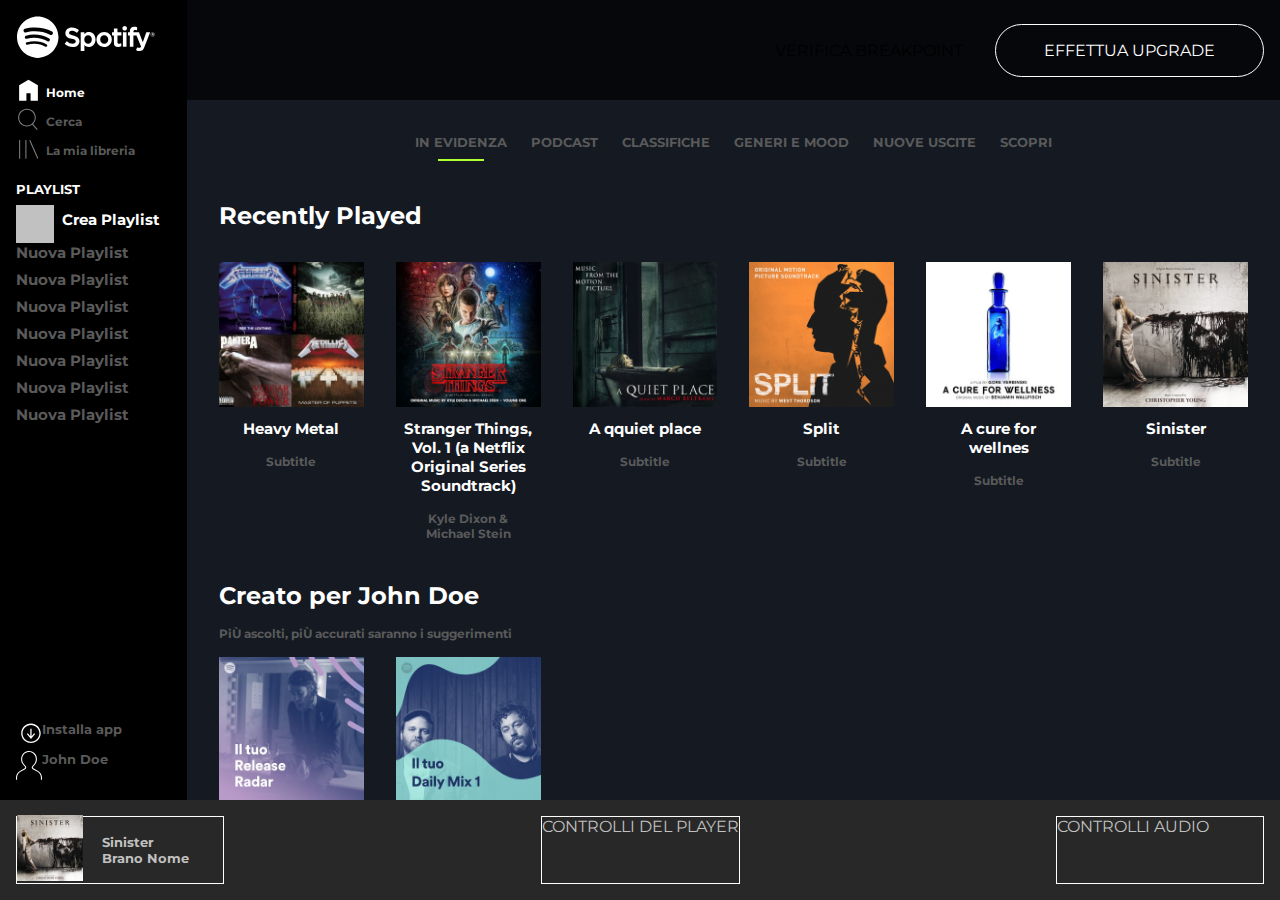
==== index.html @ e47af79e "SW - site_bar top/bottom - sistemata top" ====
<!DOCTYPE html>
<html lang="en">

<head>
    <meta charset="UTF-8">
    <meta http-equiv="X-UA-Compatible" content="IE=edge">
    <meta name="viewport" content="width=device-width, initial-scale=1.0">
    <link rel="preconnect" href="https://fonts.googleapis.com">
    <link rel="preconnect" href="https://fonts.gstatic.com" crossorigin>
    <link href="https://fonts.googleapis.com/css2?family=Montserrat:wght@300;400;600&display=swap" rel="stylesheet">
    <link rel="stylesheet" href="https://cdnjs.cloudflare.com/ajax/libs/font-awesome/6.2.0/css/all.min.css"
        integrity="sha512-xh6O/CkQoPOWDdYTDqeRdPCVd1SpvCA9XXcUnZS2FmJNp1coAFzvtCN9BmamE+4aHK8yyUHUSCcJHgXloTyT2A=="
        crossorigin="anonymous" referrerpolicy="no-referrer" />
    <title>Spotify Web</title>
    <link rel="stylesheet" href="./assets/css/style.css">
    <link rel="icon" type="image/x-ic" href="./assets/img/favicon.ico">
</head>

<body class="debug">
    <main class="container">
        <div class="top d_flex">
            <!-- #region site_bar -->
            <section class="site_bar col_2 d_flex">
                <div class="site_bar_top">
                    <div class="logo">
                        <img class="logo_lg" src="./assets/img/logo.svg" alt="">
                        <img class="logo_xs" src="./assets/img/logo-small.svg" alt="">
                    </div>
                    <div class="menu d_flex f_wrap">
                        <div class="col_2"><a href="#"><img src="./assets/img/home.svg" alt=""></a></div>
                        <div class="col_10">
                            <a href="#">
                                <h4 class="selected">Home</h4>
                            </a>
                        </div>
                        <div class="col_2 filter"><a href="#"><img src="./assets/img/search.svg" alt=""></a></div>
                        <div class="col_10 ">
                            <a href="#">
                                <h4>Cerca</h4>
                            </a>
                        </div>
                        <div class="col_2 filter"><a href="#"><img src="./assets/img/libreria.svg" alt=""></a></div>
                        <div class="col_10"><a href="#">
                                <h4>La mia libreria</h4>
                            </a></div>
                    </div>
                    <div class="playlist">
                        <h3 class="selected">PLAYLIST</h3>
                        <div class="add d_flex">
                            <a href="#" class="btn"><i class="fa-solid fa-plus"></i></a>
                            <span><a href="#"><h2 class="selected">Crea Playlist</h2></a></span>
                        </div>
                        <a href="#"><h2>Nuova Playlist</h2></a>
                        <a href="#"><h2>Nuova Playlist</h2></a>
                        <a href="#"><h2>Nuova Playlist</h2></a>
                        <a href="#"><h2>Nuova Playlist</h2></a>
                        <a href="#"><h2>Nuova Playlist</h2></a>
                        <a href="#"><h2>Nuova Playlist</h2></a>
                        <a href="#"><h2>Nuova Playlist</h2></a>
                    </div>
                </div>

                <div class="site_bar_bottom">
                    <div class="cta d_flex f_wrap">
                        <div class="col_2"><a href="#"><img src="./assets/img/download.svg" alt=""></a></div>
                        <div class="col_10"><a href="#">
                                <h3>Installa app</h3>
                            </a></div>
                        <div class="col_2"><a href="#"><img src="./assets/img/profile.svg" alt=""></a></div>
                        <div class="col_10"><a href="#">
                                <h3>John Doe</h3>
                            </a></div>
                    </div>
                </div>
            </section>
            <!-- #endregion site_bar -->

            <!-- #region content_bar -->
            <section class="content_bar col_10">
                <div class="upgrade d_flex">
                    <div id="verifica">VERIFICA BREAKPOINT</div>
                    <div><a class="btn_up" href="#">EFFETTUA UPGRADE</a></div>
                </div>
                <div class="album">
                    <ul class="inline_list d_flex f_wrap">
                        <li id="evidenza"><a href="#">IN EVIDENZA</a>
                            <div>
                        </li>
                        <li><a href="#">PODCAST</a></li>
                        <li><a href="#">CLASSIFICHE</a></li>
                        <li><a href="#">GENERI E MOOD</a></li>
                        <li><a href="#">NUOVE USCITE</a></li>
                        <li><a href="#">SCOPRI</a></li>
                    </ul>
                    <!-- #region album recenti-->
                    <div class="recently ">
                        <h1>Recently Played</h1>
                        <div class="list d_flex">
                            <div class="col_2">
                                <img src="./assets/img/metal_lifting.jpg" alt="">
                                <h2>Heavy Metal</h2>
                                <h4>Subtitle</h4>
                            </div class="col_2">
                            <div class="col_2">
                                <img src="./assets/img/stranger.jpeg" alt="">
                                <h2>Stranger Things, Vol. 1 (a Netflix Original Series Soundtrack)</h2>
                                <h4>Kyle Dixon & Michael Stein</h4>
                            </div class="col_2">
                            <div class="col_2">
                                <img src="./assets/img/aquietplace.jpeg" alt="">
                                <h2>A qquiet place</h2>
                                <h4>Subtitle</h4>
                            </div class="col_2">
                            <div class="col_2">
                                <img src="./assets/img/split.jpeg" alt="">
                                <h2>Split</h2>
                                <h4>Subtitle</h4>
                            </div class="col_2">
                            <div class="col_2">
                                <img src="./assets/img/cure.jpeg" alt="">
                                <h2>A cure for wellnes</h2>
                                <h4>Subtitle</h4>
                            </div class="col_2">
                            <div class="col_2">
                                <img src="./assets/img/sinister.jpeg" alt="">
                                <h2>Sinister</h2>
                                <h4>Subtitle</h4>
                            </div class="col_2">
                        </div>
                    </div>
                    <!-- #endregion album recenti-->

                    <!-- #region creato per te-->
                    <div class="created">
                        <h1>Creato per John Doe</h1>
                        <h4>Pi&#217; ascolti, pi&#217; accurati saranno i suggerimenti</h4>
                        <div class="list d_flex">
                            <div class="col_2">
                                <img src="./assets/img/radar.jpeg" alt="">
                                <h2>Release Radar</h2>
                            </div class="col_2">
                            <div class="col_2">
                                <img src="./assets/img/mixdaily.jpeg" alt="">
                                <h2>Daily Mix 1</h2>
                            </div class="col_2">
                        </div>
                    </div>
                    <!-- #endregion creato per te-->

                    <!-- #region popolari-->
                    <div class="popular">
                        <h1>Artisti pi&#217; popolari</h1>
                        <h4>Pi&#217; ascolti, pi&#217; accurati saranno i suggerimenti</h4>
                        <div class="list d_flex">
                            <div class="col_2">
                                <img src="./assets/img/youg.jpeg" alt="">
                                <h2>lana del Rey</h2>
                            </div class="col_2">
                            <div class="col_2">
                                <img src="./assets/img/einaudi.jpeg" alt="">
                                <h2>Ludovico Einaudi</h2>
                            </div class="col_2">
                        </div>
                    </div>
                    <!-- #endregion popolari-->
                </div>
            </section>
            <!-- #endregion content_bar -->
        </div>
        <div class="bottom">
            <!-- #region player_bar -->
            <section class="player_bar d_flex">
                <div class="song col_2 d_flex">
                    <div>
                        <img src="./assets/img/sinister.jpeg" alt="">
                    </div>
                    <div class="center">
                        <h3>Sinister</h3>
                        <h3>Brano Nome</h3>
                    </div>
                    <div>
                        <a href="#"><i class="fa-regular fa-heart"></i></a>
                        <a href="#"><i class="fa-regular fa-folder"></i></a>
                    </div>

                </div>
                <div class="controller col_8">CONTROLLI DEL PLAYER</div>
                <div class="audio col_2">CONTROLLI AUDIO</div>
            </section>
            <!-- #endregion player_bar -->
        </div>
    </main>
</body>

</html>
---- assets/css/style.css ----
/****************************************
DESKTOP (LG) FIRST
****************************************/

/* #region common rules */
* {
    margin: 0;
    padding: 0;
    box-sizing: border-box;
}

body {
    font-family: 'Montserrat', sans-serif;
}

img {
    max-width: 100%;
    margin: auto;
}

h1 {
    font-size: 24px;
}

h2 {
    font-size: 15px;
}

h3 {
    font-size: 13px;
}

h4 {
    font-size: 12px;
}

a,
li {
    text-decoration: none;
    color: var(--sw-secondary);
}

/* #endregion common rules */

/* #region utilities */
:root {
    --sw-darker: #000000;
    --sw-dark: #282828;
    --sw-primary: #141922;
    --sw-secondary: #5A5A5A;
    --sw-secondary-lite: #C1C1C1;
    --sw-secondary-lighter: #A3A3A3;
    --sw-light: #FFFFFF;
    --sw-hope: #ADFF2F;

}

.d_flex {
    display: flex;
}

.f_wrap {
    flex-wrap: wrap;
}

.d_column {
    flex-direction: column;
}

.col_2 {
    width: calc(100% / 12 * 2);
}

.col_10 {
    width: calc(100% / 12 * 10);
}

 .filter{
    filter: brightness(0.5);
 }

/* #endregion utilities */

/* #region debug */
.debug .song,
.debug .controller,
.debug .audio {
    border: 1px solid white;
}

.debug #verifica {
    margin-right: 2rem;
}

/* #endregion debug */

/* #region main */
.container {
    height: 100vh;
}

.top {
    height: calc(100% - 100px);
}

.bottom {
    height: 100px;
    background-color: var(--sw-dark);
}

.site_bar,
.bottom,
.album,
.upgrade {
    padding: 1rem;
}

/* #endregion main */

/* #region site_bar */
.site_bar {
    background-color: var(--sw-darker);
    flex-direction: column;
    justify-content: space-between;
    color: var(--sw-secondary);
}

.site_bar .selected {
    color: var(--sw-light);
}

.site_bar_top .logo_lg {
    width: 140px;
    padding-bottom: 1rem;
}

.site_bar_top .logo_xs {
    width: 50px;
    padding-bottom: 1rem;
    display: none;
}

.site_bar_top .menu img{
    width: 25px;
}

.site_bar_top .menu {
    align-items: center;
    padding-bottom: 1rem;
}

.site_bar_top .menu h4 {
    margin-left: 0.25rem;
}

.site_bar_top .add{
    align-items: center;
}

.site_bar_top .playlist .btn{
    width: 38px;
    aspect-ratio: 1 / 1;
    display: flex;
    align-items: center;
    justify-content: center;
    background-color: var(--sw-secondary-lite);
    margin-right: 0.5rem;
}

.site_bar_top i{
    color: var(--sw-darker);
}

.site_bar_top .playlist h2{
    padding-bottom: 0.5rem;
}

.site_bar_top .playlist h3{
    padding-bottom: 0.5rem;
}

/* #endregion site_bar */

/* #region content_bar */
.content_bar {
    background-color: var(--sw-primary);
    overflow: auto;
    width: 100%;
}

.content_bar .upgrade {
    background-color: rgba(0, 0, 0, 0.7);
    height: 100px;
    justify-content: flex-end;
    align-items: center;
    /*     position: fixed;
    right: 20px;
    top: 0; */
}

.content_bar .upgrade .btn_up {
    display: inline-block;
    border: 1px solid var(--sw-light);
    color: white;
    border-radius: 2rem;
    padding: 1rem 3rem;
}

.content_bar .album [class^="col_"] {
    padding: 1rem;
}

.content_bar .album ul {
    justify-content: center;
}

.content_bar .album li {
    list-style: none;
    padding: 1rem 0.75rem;
}

.content_bar .album a {
    font-size: 13px;
    font-weight: bold;
    color: var(--sw-secondary);
}

.content_bar #evidenza div {
    max-width: 50%;
    background-color: var(--sw-hope);
    border: 1px solid var(--sw-hope);
    margin: 0.5rem 25%;
}

.content_bar h1 {
    padding: 1rem;
}

.content_bar h4 {
    padding: 0 1rem;
    color: var(--sw-secondary);
}

.content_bar h1,
.content_bar h2 {
    color: var(--sw-light);
}

.content_bar .list h4,
.content_bar .list h2 {
    text-align: center;
    padding: 0.5rem;
}

.content_bar .popular img {
    border-radius: 50%;
}

/* #endregion content_bar */

/* #region player_bar */
.player_bar {
    justify-content: space-between;
    height: 100%;
    color: var(--sw-secondary-lite);
}

.player_bar img {
    height: 66px;
}

.player_bar .song {
    justify-content: space-between;
    padding-right: 1rem;
    align-items: center;
}



/* #endregion player_bar */

/****************************************
RESPONSIVE LAYOUT
****************************************/

/* #region responsive MD */
@media screen and (max-width: 878px) {
    #verifica {
        color: red;
    }

    .list {
        flex-wrap: wrap;
    }

    .album .col_2 {
        width: calc(100% / 12 * 3);
    }
}

/* #endregion responsive MD */

/* #region responsive S */
@media screen and (max-width: 639px) {
    #verifica {
        color: green;
    }

    .album .col_2 {
        width: 50%;
    }
}

/* #endregion responsive S */

/* #region responsive XS */
@media screen and (max-width: 552px) {
    #verifica {
        color: yellow;
    }

    .site_bar {
        display: none;
    }

    .site_bar_xs {
        display: block;
        width: calc(100% / 12 *2);
        background-color: var(--sw-darker);
    }

    .player_bar h3{
        font-size: 10px;
    }

    .player_bar i{
        width: 10px;
    }

    .player_bar img{
        height: 100%;
    }
}

/* #endregion responsive XS */
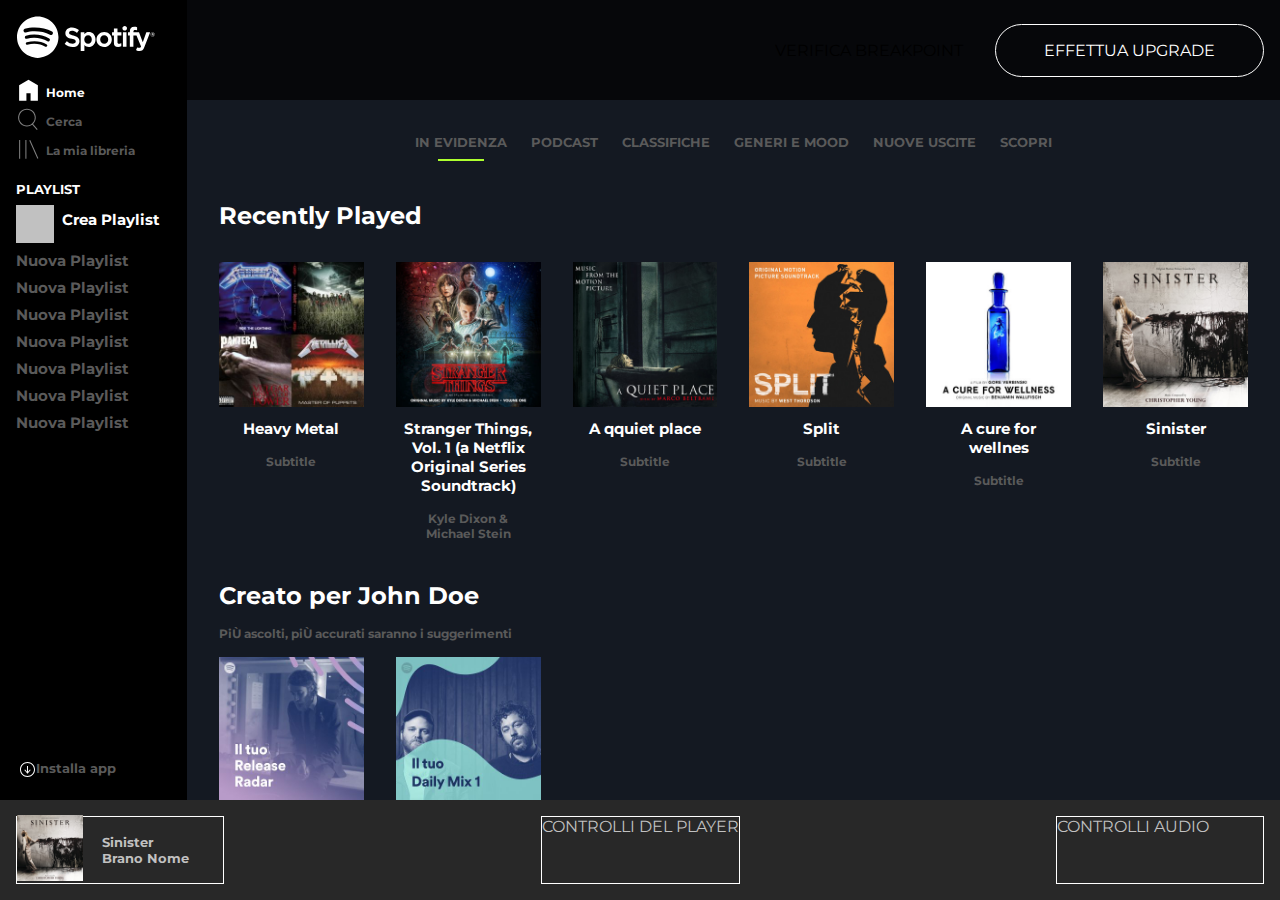
==== commit 922fbed5: "SW - push per controllo" ====
--- a/index.html
+++ b/index.html
@@ -59,9 +59,18 @@
                         <a href="#"><h2>Nuova Playlist</h2></a>
                     </div>
                 </div>
-
+                <!-- / site_bar_top -->
                 <div class="site_bar_bottom">
-                    <div class="cta d_flex f_wrap">
+                    <div class="install d_flex">
+                        <a href="#"><img src="./assets/img/download.svg" alt=""></a>
+                        <a href="#"><h3>Installa app</h3></a>
+                    </div>
+                    <div class="user">
+
+                    </div>
+
+
+                   <!--  <div class="cta d_flex f_wrap">
                         <div class="col_2"><a href="#"><img src="./assets/img/download.svg" alt=""></a></div>
                         <div class="col_10"><a href="#">
                                 <h3>Installa app</h3>
@@ -70,8 +79,9 @@
                         <div class="col_10"><a href="#">
                                 <h3>John Doe</h3>
                             </a></div>
-                    </div>
-                </div>
+                    </div> -->
+                </div>
+                <!-- / site_bar_top -->
             </section>
             <!-- #endregion site_bar -->
 
--- a/assets/css/style.css
+++ b/assets/css/style.css
@@ -149,12 +149,9 @@
     padding-bottom: 1rem;
 }
 
-.site_bar_top .menu h4 {
-    margin-left: 0.25rem;
-}
-
 .site_bar_top .add{
     align-items: center;
+    padding-bottom: 0.5rem;
 }
 
 .site_bar_top .playlist .btn{
@@ -177,6 +174,14 @@
 
 .site_bar_top .playlist h3{
     padding-bottom: 0.5rem;
+}
+
+.site_bar_top .menu h4 {
+    margin-left: 0.25rem;
+}
+
+.site_bar_bottom img{
+    width: 20px;
 }
 
 /* #endregion site_bar */
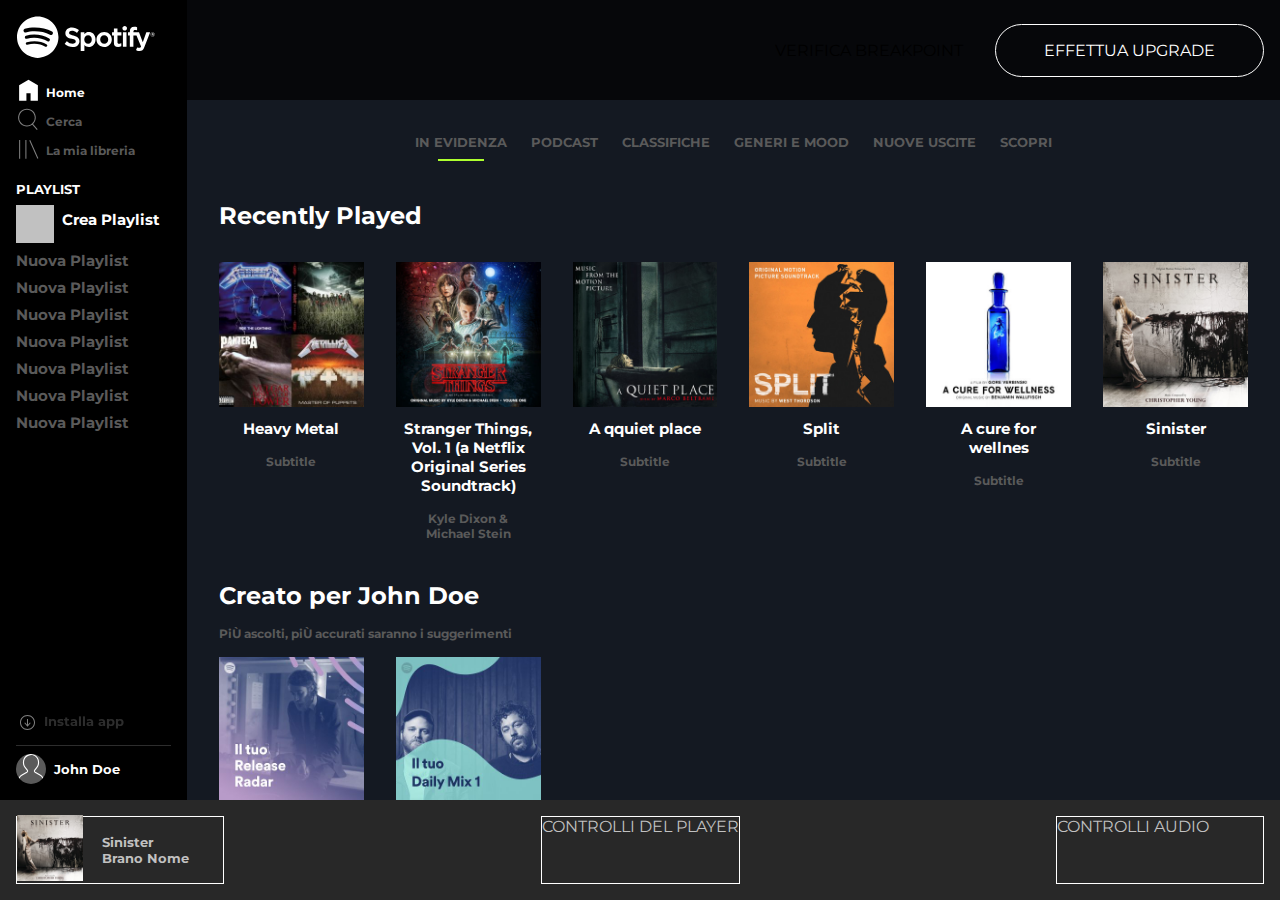
==== commit e376373f: "SW - site_bar_bottom desktop" ====
--- a/index.html
+++ b/index.html
@@ -61,25 +61,14 @@
                 </div>
                 <!-- / site_bar_top -->
                 <div class="site_bar_bottom">
-                    <div class="install d_flex">
+                    <div class="install d_flex filter">
                         <a href="#"><img src="./assets/img/download.svg" alt=""></a>
                         <a href="#"><h3>Installa app</h3></a>
                     </div>
-                    <div class="user">
-
+                    <div class="user d_flex">
+                        <a href="#"><img src="./assets/img/profile.svg" alt=""></a>
+                        <a href="#"><h3 class="selected">John Doe</h3></a>
                     </div>
-
-
-                   <!--  <div class="cta d_flex f_wrap">
-                        <div class="col_2"><a href="#"><img src="./assets/img/download.svg" alt=""></a></div>
-                        <div class="col_10"><a href="#">
-                                <h3>Installa app</h3>
-                            </a></div>
-                        <div class="col_2"><a href="#"><img src="./assets/img/profile.svg" alt=""></a></div>
-                        <div class="col_10"><a href="#">
-                                <h3>John Doe</h3>
-                            </a></div>
-                    </div> -->
                 </div>
                 <!-- / site_bar_top -->
             </section>
--- a/assets/css/style.css
+++ b/assets/css/style.css
@@ -182,8 +182,28 @@
 
 .site_bar_bottom img{
     width: 20px;
-}
-
+    margin-right: 0.5rem;
+}
+
+.site_bar_bottom .install{
+    padding-bottom: 0.5rem;
+    border-bottom: 1px solid var(--sw-secondary);
+}
+
+.site_bar_bottom .user{
+    padding-top: 0.5rem;
+    align-items: center;
+}
+
+.site_bar_bottom .user img{
+    width: 30px;
+    aspect-ratio: 1 / 1;
+    display: flex;
+    align-items: center;
+    justify-content: center;
+    background-color: var(--sw-secondary);
+    border-radius: 50%;
+}
 /* #endregion site_bar */
 
 /* #region content_bar */
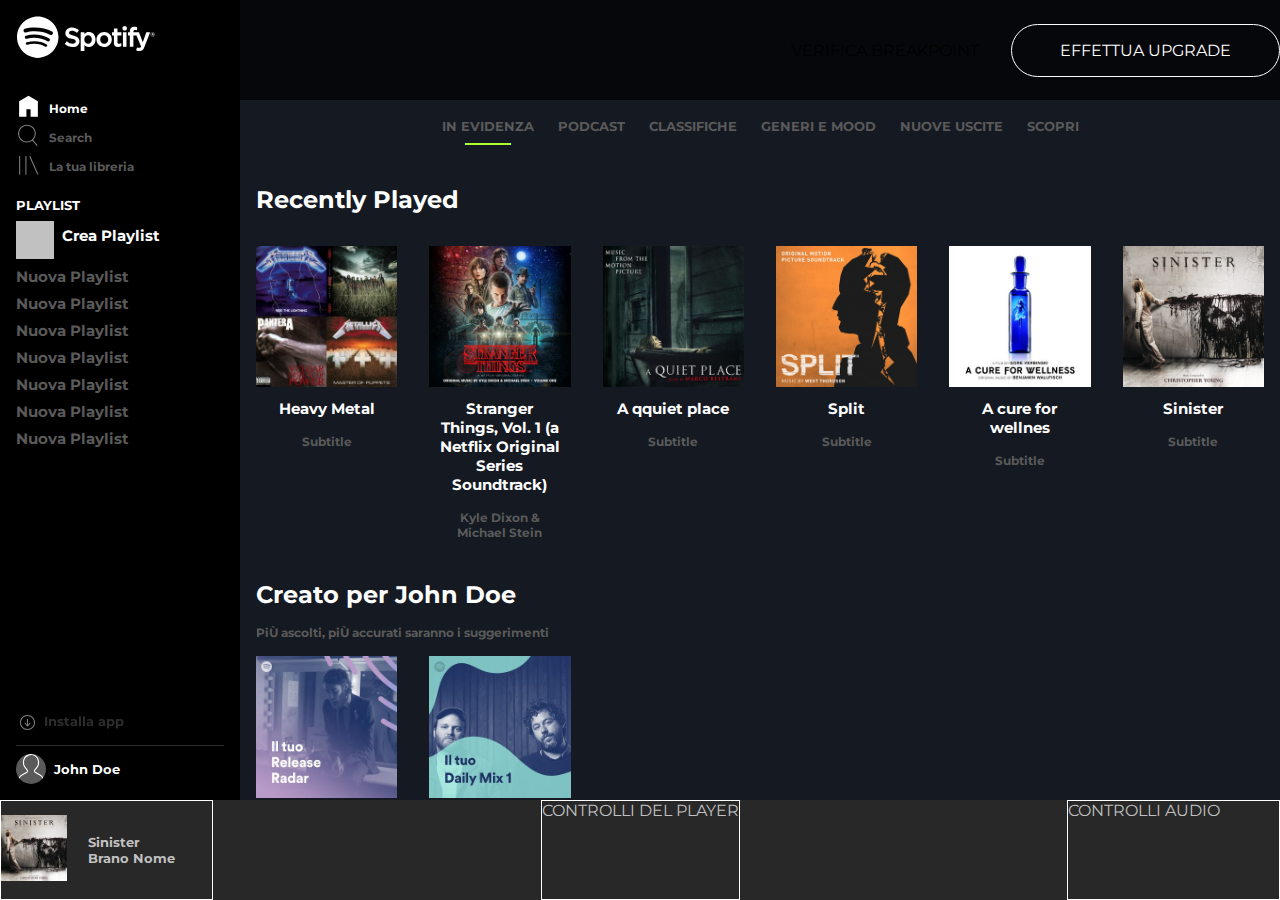
==== commit b1e25272: "SW - width fisse site_bar/content - ul in site_bar" ====
--- a/index.html
+++ b/index.html
@@ -20,30 +20,29 @@
     <main class="container">
         <div class="top d_flex">
             <!-- #region site_bar -->
-            <section class="site_bar col_2 d_flex">
+            <section class="site_bar d_flex">
                 <div class="site_bar_top">
                     <div class="logo">
                         <img class="logo_lg" src="./assets/img/logo.svg" alt="">
                         <img class="logo_xs" src="./assets/img/logo-small.svg" alt="">
                     </div>
-                    <div class="menu d_flex f_wrap">
-                        <div class="col_2"><a href="#"><img src="./assets/img/home.svg" alt=""></a></div>
-                        <div class="col_10">
-                            <a href="#">
-                                <h4 class="selected">Home</h4>
-                            </a>
-                        </div>
-                        <div class="col_2 filter"><a href="#"><img src="./assets/img/search.svg" alt=""></a></div>
-                        <div class="col_10 ">
-                            <a href="#">
-                                <h4>Cerca</h4>
-                            </a>
-                        </div>
-                        <div class="col_2 filter"><a href="#"><img src="./assets/img/libreria.svg" alt=""></a></div>
-                        <div class="col_10"><a href="#">
-                                <h4>La mia libreria</h4>
-                            </a></div>
+                    <div class="menu d_flex">
+                        <ul>
+                            <li class="d_flex">
+                                <a href="#"><img src="./assets/img/home.svg" alt=""></a>
+                                <a class="selected" href="#"><h4>Home</h4></a>
+                            </li>
+                            <li class="d_flex">
+                                <a class="filter" href="#"><img src="./assets/img/search.svg" alt=""></a>
+                                <a href="#"><h4>Search</h4></a>
+                            </li>
+                            <li class="d_flex">
+                                <a class="filter" href="#"><img src="./assets/img/libreria.svg" alt=""></a>
+                                <a href="#"><h4>La tua libreria</h4></a>
+                            </li>
+                        </ul>
                     </div>
+
                     <div class="playlist">
                         <h3 class="selected">PLAYLIST</h3>
                         <div class="add d_flex">
@@ -70,12 +69,12 @@
                         <a href="#"><h3 class="selected">John Doe</h3></a>
                     </div>
                 </div>
-                <!-- / site_bar_top -->
+                <!-- / site_bar_bottomp -->
             </section>
             <!-- #endregion site_bar -->
 
             <!-- #region content_bar -->
-            <section class="content_bar col_10">
+            <section class="content_bar">
                 <div class="upgrade d_flex">
                     <div id="verifica">VERIFICA BREAKPOINT</div>
                     <div><a class="btn_up" href="#">EFFETTUA UPGRADE</a></div>
--- a/assets/css/style.css
+++ b/assets/css/style.css
@@ -75,9 +75,9 @@
     width: calc(100% / 12 * 10);
 }
 
- .filter{
+.filter {
     filter: brightness(0.5);
- }
+}
 
 /* #endregion utilities */
 
@@ -108,21 +108,17 @@
     background-color: var(--sw-dark);
 }
 
-.site_bar,
-.bottom,
-.album,
-.upgrade {
-    padding: 1rem;
-}
-
 /* #endregion main */
 
 /* #region site_bar */
 .site_bar {
     background-color: var(--sw-darker);
     flex-direction: column;
+    color: var(--sw-secondary);
+    overflow-y: hidden;
+    width: 240px;
+    padding: 1rem;
     justify-content: space-between;
-    color: var(--sw-secondary);
 }
 
 .site_bar .selected {
@@ -135,26 +131,34 @@
 }
 
 .site_bar_top .logo_xs {
-    width: 50px;
+    width: 40px;
     padding-bottom: 1rem;
     display: none;
 }
 
-.site_bar_top .menu img{
+.site_bar_top .menu{
+    padding: 1rem 0;
+}
+
+.site_bar_top .menu li{
+    list-style: none;
+    align-items: center;
+}
+
+.site_bar_top .menu a{
+    margin-right: 0.5rem;
+}
+
+.site_bar_top .menu img {
     width: 25px;
 }
 
-.site_bar_top .menu {
-    align-items: center;
-    padding-bottom: 1rem;
-}
-
-.site_bar_top .add{
+.site_bar_top .playlist .add {
     align-items: center;
     padding-bottom: 0.5rem;
 }
 
-.site_bar_top .playlist .btn{
+.site_bar_top .playlist .btn {
     width: 38px;
     aspect-ratio: 1 / 1;
     display: flex;
@@ -164,38 +168,30 @@
     margin-right: 0.5rem;
 }
 
-.site_bar_top i{
-    color: var(--sw-darker);
-}
-
-.site_bar_top .playlist h2{
+.site_bar_top .playlist h2 {
     padding-bottom: 0.5rem;
 }
 
-.site_bar_top .playlist h3{
+.site_bar_top .playlist h3 {
     padding-bottom: 0.5rem;
 }
 
-.site_bar_top .menu h4 {
-    margin-left: 0.25rem;
-}
-
-.site_bar_bottom img{
+.site_bar_bottom img {
     width: 20px;
     margin-right: 0.5rem;
 }
 
-.site_bar_bottom .install{
+.site_bar_bottom .install {
     padding-bottom: 0.5rem;
     border-bottom: 1px solid var(--sw-secondary);
 }
 
-.site_bar_bottom .user{
+.site_bar_bottom .user {
     padding-top: 0.5rem;
     align-items: center;
 }
 
-.site_bar_bottom .user img{
+.site_bar_bottom .user img {
     width: 30px;
     aspect-ratio: 1 / 1;
     display: flex;
@@ -204,13 +200,14 @@
     background-color: var(--sw-secondary);
     border-radius: 50%;
 }
+
 /* #endregion site_bar */
 
 /* #region content_bar */
 .content_bar {
     background-color: var(--sw-primary);
     overflow: auto;
-    width: 100%;
+    width: calc(100% - 240px);
 }
 
 .content_bar .upgrade {
@@ -344,27 +341,37 @@
         color: yellow;
     }
 
-    .site_bar {
+    .site_bar{
+        width: 50px;
+    }
+
+    .site_bar_top .logo_lg,
+    .site_bar_top h4,
+    .site_bar_top .playlist {
         display: none;
     }
 
-    .site_bar_xs {
-        display: block;
-        width: calc(100% / 12 *2);
-        background-color: var(--sw-darker);
-    }
-
-    .player_bar h3{
+    .site_bar_top .logo_xs {
+        display: inline-block;
+    }
+
+    .content_bar {
+        width: calc(100% - 50px);
+    }
+
+
+
+/*     .player_bar h3 {
         font-size: 10px;
     }
 
-    .player_bar i{
+    .player_bar i {
         width: 10px;
     }
 
-    .player_bar img{
+    .player_bar img {
         height: 100%;
-    }
+    } */
 }
 
 /* #endregion responsive XS */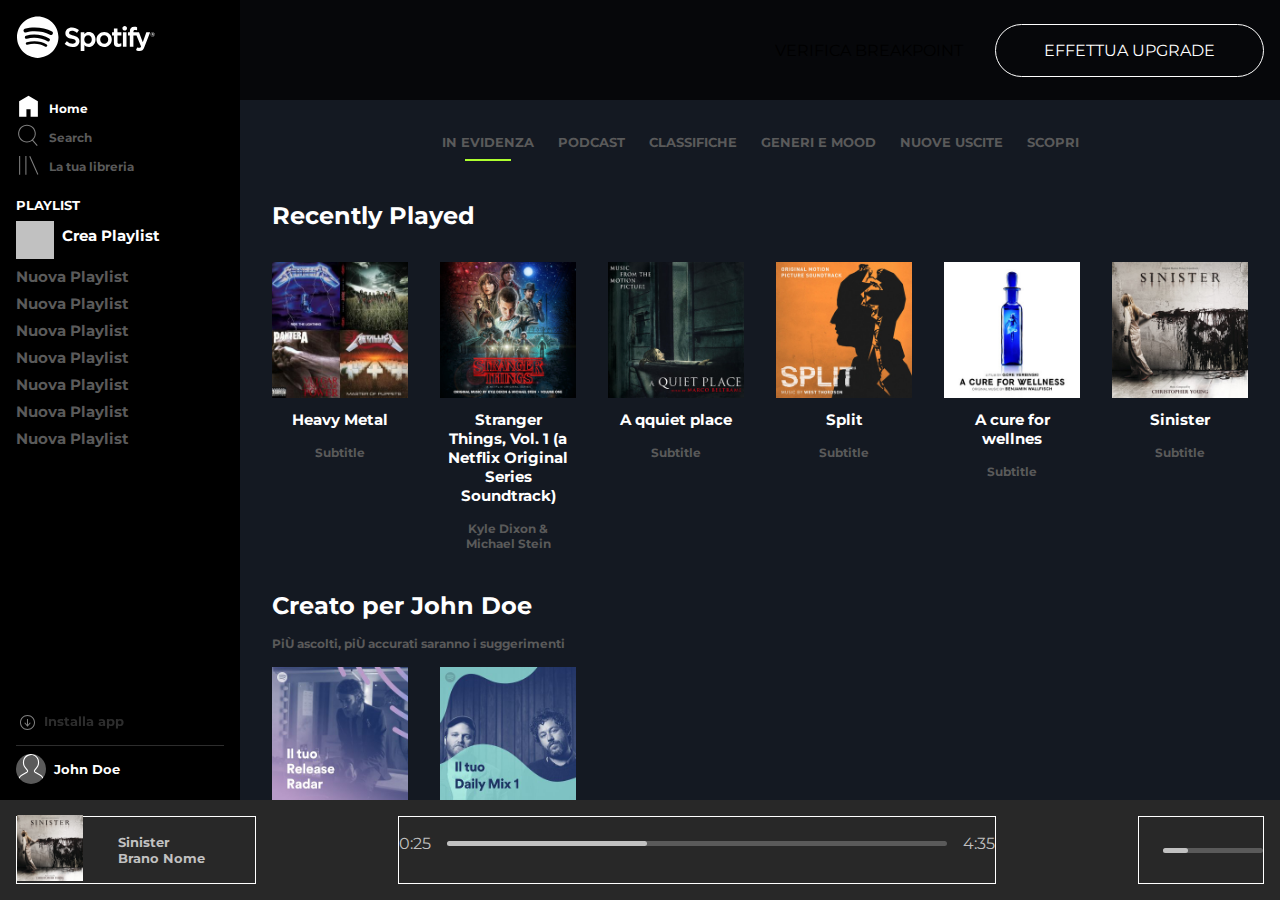
==== commit 6b106c1f: "SW - player_bar desktop size" ====
--- a/index.html
+++ b/index.html
@@ -168,7 +168,7 @@
         <div class="bottom">
             <!-- #region player_bar -->
             <section class="player_bar d_flex">
-                <div class="song col_2 d_flex">
+                <div class="song d_flex">
                     <div>
                         <img src="./assets/img/sinister.jpeg" alt="">
                     </div>
@@ -182,8 +182,29 @@
                     </div>
 
                 </div>
-                <div class="controller col_8">CONTROLLI DEL PLAYER</div>
-                <div class="audio col_2">CONTROLLI AUDIO</div>
+                    <div class="controller">
+                    <div class="btn_controller d_flex">
+                        <a href="#"><i class="fa-regular fa-circle-play"></i></a>
+                        <a href="#"><i class="fa-regular fa-circle-play"></i></a>
+                        <a href="#"><i class="fa-regular fa-circle-play"></i></a>
+                        <a href="#"><i class="fa-regular fa-circle-play"></i></a>
+                        <a href="#"><i class="fa-regular fa-circle-play"></i></a>
+                    </div>
+                    <div class="progress_bar d_flex">
+                        <span>0:25</span>
+                        <div class="long"><div class="short"></div></div>                    
+                        <span>4:35</span>
+                    </div>
+                </div>
+                <div class="audio d_flex">
+                    <a href="#"><i class="fa-regular fa-circle-play"></i></a>
+                    <a href="#"><i class="fa-regular fa-circle-play"></i></a>
+                    <a href="#"><i class="fa-regular fa-circle-play"></i></a>
+                    <div class="progress_bar d_flex">
+                        <div class="long"><div class="short"></div></div>
+                    </div>
+
+                </div>
             </section>
             <!-- #endregion player_bar -->
         </div>
--- a/assets/css/style.css
+++ b/assets/css/style.css
@@ -108,6 +108,12 @@
     background-color: var(--sw-dark);
 }
 
+.upgrade,
+.album,
+.player_bar {
+    padding: 1rem;
+}
+
 /* #endregion main */
 
 /* #region site_bar */
@@ -136,16 +142,16 @@
     display: none;
 }
 
-.site_bar_top .menu{
+.site_bar_top .menu {
     padding: 1rem 0;
 }
 
-.site_bar_top .menu li{
+.site_bar_top .menu li {
     list-style: none;
     align-items: center;
 }
 
-.site_bar_top .menu a{
+.site_bar_top .menu a {
     margin-right: 0.5rem;
 }
 
@@ -287,17 +293,71 @@
     color: var(--sw-secondary-lite);
 }
 
-.player_bar img {
+.player_bar .song {
+    justify-content: space-between;
+    width: 240px;
+}
+
+.player_bar .song {
+    justify-content: space-between;
+    padding-right: 1rem;
+    align-items: center;
+}
+
+.player_bar .song img {
     height: 66px;
 }
 
-.player_bar .song {
-    justify-content: space-between;
-    padding-right: 1rem;
-    align-items: center;
-}
-
-
+/* .player_bar .controller{
+    flex-grow: 1;
+} */
+
+.player_bar .btn_controller{
+    justify-content: space-between;
+    margin: 0.25rem 0;
+}
+
+.player_bar .progress_bar{
+    align-items: center;
+}
+
+.player_bar .controller .progress_bar .long{
+    height: 5px;
+    width: 500px;
+    background-color: var(--sw-secondary);
+    border-radius: 5px;
+    margin: 1rem;
+}
+
+.player_bar .progress_bar .short{
+    height: 5px;
+    width: 200px;
+    background-color: var(--sw-secondary-lite);
+    border-radius: 5px;
+}
+
+.player_bar .audio{
+    align-items: center;
+    justify-content: space-between;
+}
+
+.player_bar .audio a{
+    margin-right: 0.5rem;
+}
+
+.player_bar .audio .progress_bar .long{
+    height: 5px;
+    width: 100px;
+    background-color: var(--sw-secondary);
+    border-radius: 5px;
+}
+
+.player_bar .audio .progress_bar .short{
+    height: 5px;
+    width: 25px;
+    background-color: var(--sw-secondary-lite);
+    border-radius: 5px;
+}
 
 /* #endregion player_bar */
 
@@ -318,6 +378,7 @@
     .album .col_2 {
         width: calc(100% / 12 * 3);
     }
+
 }
 
 /* #endregion responsive MD */
@@ -331,6 +392,7 @@
     .album .col_2 {
         width: 50%;
     }
+
 }
 
 /* #endregion responsive S */
@@ -341,13 +403,18 @@
         color: yellow;
     }
 
-    .site_bar{
+    .site_bar {
         width: 50px;
     }
 
+    .content_bar {
+        width: calc(100% - 50px);
+    }
+
     .site_bar_top .logo_lg,
-    .site_bar_top h4,
-    .site_bar_top .playlist {
+    .site_bar_top .menu h4,
+    .site_bar_top .playlist,
+    .site_bar_bottom {
         display: none;
     }
 
@@ -355,23 +422,14 @@
         display: inline-block;
     }
 
-    .content_bar {
-        width: calc(100% - 50px);
-    }
-
-
-
-/*     .player_bar h3 {
-        font-size: 10px;
-    }
-
-    .player_bar i {
-        width: 10px;
-    }
-
-    .player_bar img {
-        height: 100%;
-    } */
+    .site_bar {
+        padding: 0.3rem;
+    }
+
+    .site_bar_top .menu {
+        padding: 0;
+    }
+
 }
 
 /* #endregion responsive XS */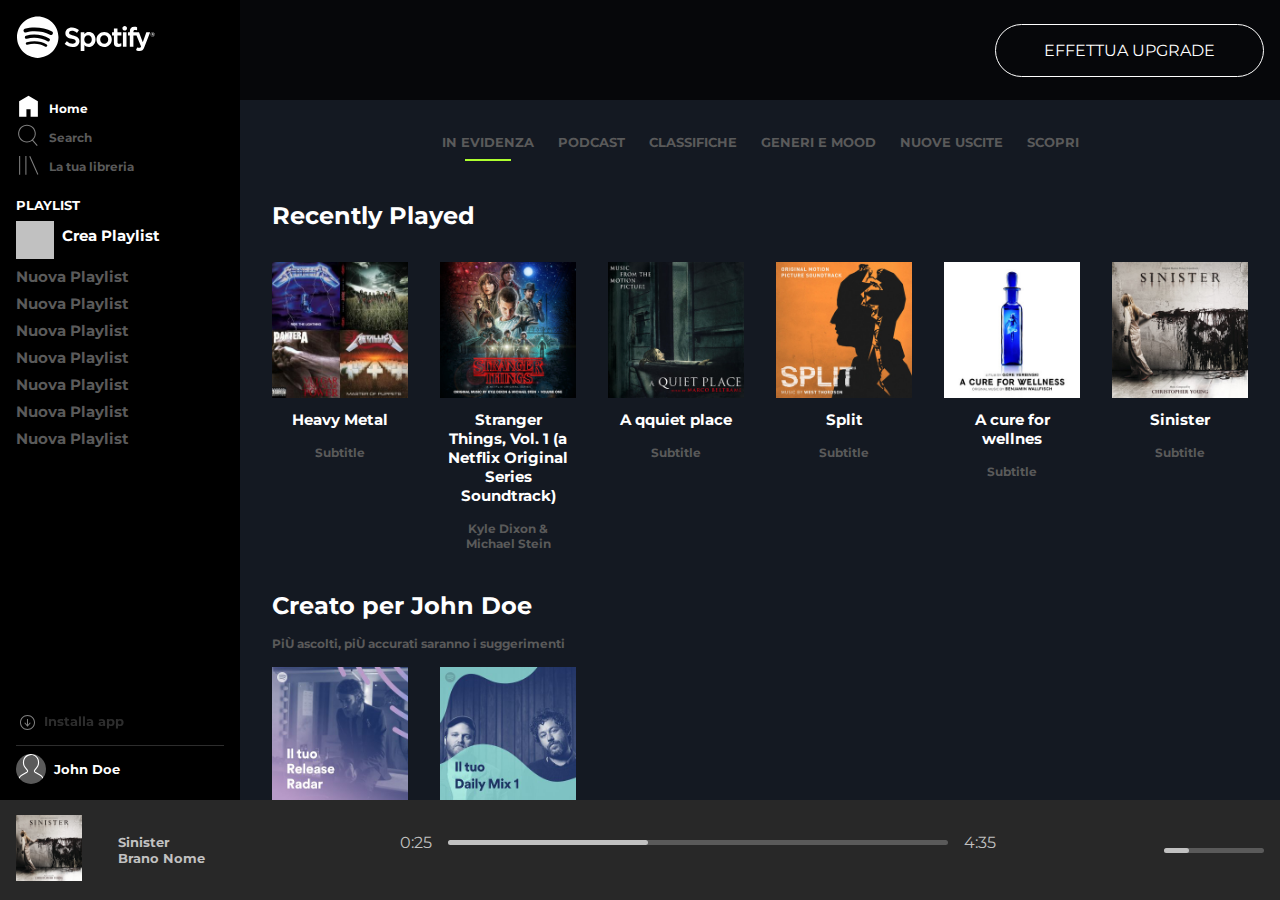
==== commit 736af09f: "SW - player_bar all size" ====
--- a/index.html
+++ b/index.html
@@ -76,7 +76,6 @@
             <!-- #region content_bar -->
             <section class="content_bar">
                 <div class="upgrade d_flex">
-                    <div id="verifica">VERIFICA BREAKPOINT</div>
                     <div><a class="btn_up" href="#">EFFETTUA UPGRADE</a></div>
                 </div>
                 <div class="album">
--- a/assets/css/style.css
+++ b/assets/css/style.css
@@ -82,15 +82,6 @@
 /* #endregion utilities */
 
 /* #region debug */
-.debug .song,
-.debug .controller,
-.debug .audio {
-    border: 1px solid white;
-}
-
-.debug #verifica {
-    margin-right: 2rem;
-}
 
 /* #endregion debug */
 
@@ -308,10 +299,6 @@
     height: 66px;
 }
 
-/* .player_bar .controller{
-    flex-grow: 1;
-} */
-
 .player_bar .btn_controller{
     justify-content: space-between;
     margin: 0.25rem 0;
@@ -329,7 +316,7 @@
     margin: 1rem;
 }
 
-.player_bar .progress_bar .short{
+.player_bar .controller .progress_bar .short{
     height: 5px;
     width: 200px;
     background-color: var(--sw-secondary-lite);
@@ -367,10 +354,6 @@
 
 /* #region responsive MD */
 @media screen and (max-width: 878px) {
-    #verifica {
-        color: red;
-    }
-
     .list {
         flex-wrap: wrap;
     }
@@ -379,30 +362,88 @@
         width: calc(100% / 12 * 3);
     }
 
+    .player_bar .controller .progress_bar .long{
+        height: 5px;
+        width: 200px;
+        background-color: var(--sw-secondary);
+        border-radius: 5px;
+        margin: 1rem;
+    }
+    
+    .player_bar .controller .progress_bar .short{
+        height: 5px;
+        width: 80px;
+        background-color: var(--sw-secondary-lite);
+        border-radius: 5px;
+    }
+
+    .player_bar .audio a{
+        margin-right: 0.25rem;
+    }
+    
+    .player_bar .audio .progress_bar .long{
+        height: 5px;
+        width: 50px;
+        background-color: var(--sw-secondary);
+        border-radius: 5px;
+    }
+    
+    .player_bar .audio .progress_bar .short{
+        height: 5px;
+        width: 13px;
+        background-color: var(--sw-secondary-lite);
+        border-radius: 5px;
+    }
+
 }
 
 /* #endregion responsive MD */
 
 /* #region responsive S */
 @media screen and (max-width: 639px) {
-    #verifica {
-        color: green;
-    }
-
     .album .col_2 {
         width: 50%;
     }
 
+    .player_bar .controller .progress_bar .long{
+        height: 5px;
+        width: 150px;
+        background-color: var(--sw-secondary);
+        border-radius: 5px;
+        margin: 1rem;
+    }
+    
+    .player_bar .controller .progress_bar .short{
+        height: 5px;
+        width: 60px;
+        background-color: var(--sw-secondary-lite);
+        border-radius: 5px;
+    }
+
+    .player_bar .audio a{
+        margin-right: 0.25rem;
+    }
+    
+    .player_bar .audio .progress_bar .long{
+        height: 5px;
+        width: 40px;
+        background-color: var(--sw-secondary);
+        border-radius: 5px;
+    }
+    
+    .player_bar .audio .progress_bar .short{
+        height: 5px;
+        width: 10px;
+        background-color: var(--sw-secondary-lite);
+        border-radius: 5px;
+    }
+
 }
 
 /* #endregion responsive S */
 
 /* #region responsive XS */
 @media screen and (max-width: 552px) {
-    #verifica {
-        color: yellow;
-    }
-
     .site_bar {
         width: 50px;
     }
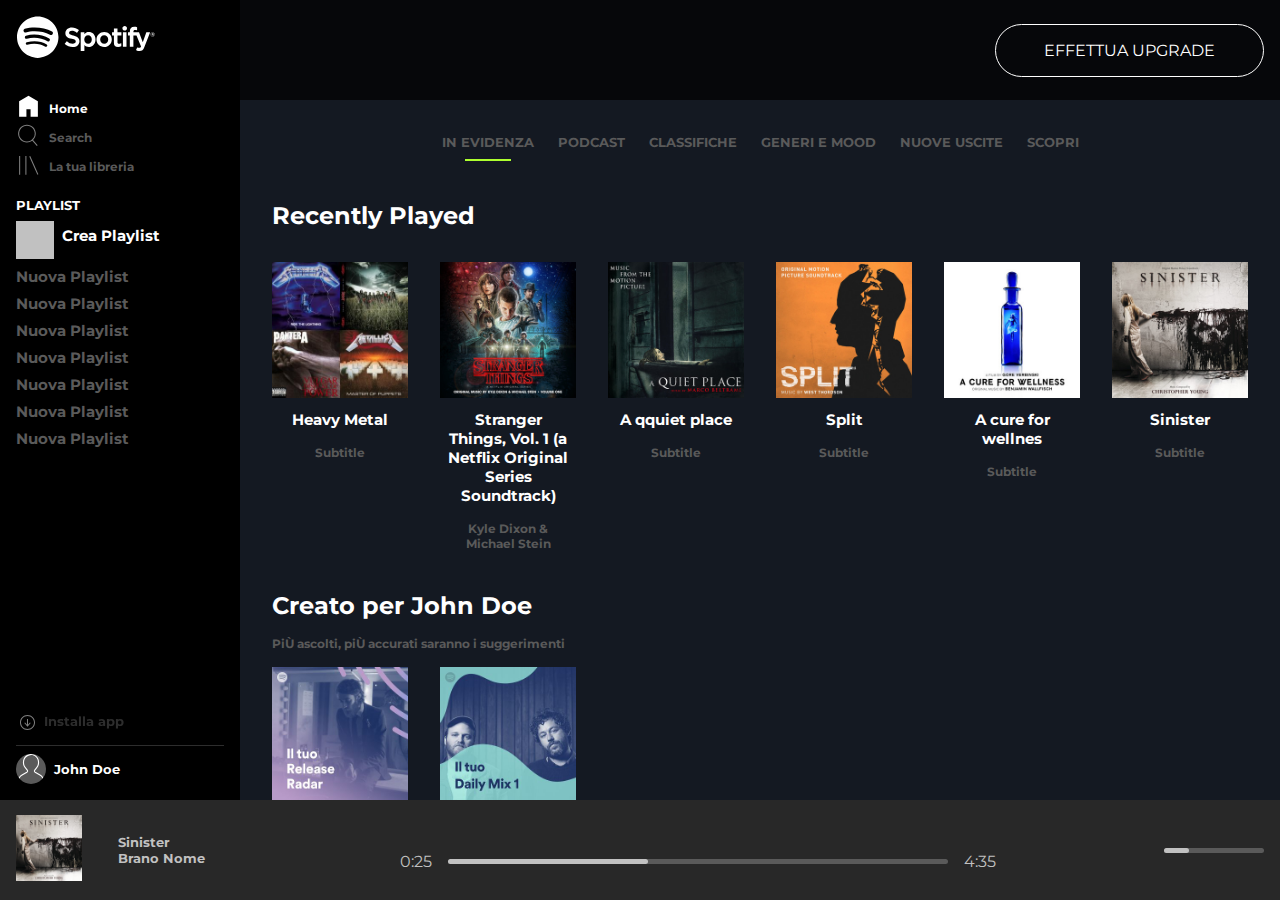
==== commit d3a5cc89: "SW -plyar_bar - correct icon" ====
--- a/index.html
+++ b/index.html
@@ -182,27 +182,26 @@
 
                 </div>
                     <div class="controller">
-                    <div class="btn_controller d_flex">
-                        <a href="#"><i class="fa-regular fa-circle-play"></i></a>
-                        <a href="#"><i class="fa-regular fa-circle-play"></i></a>
-                        <a href="#"><i class="fa-regular fa-circle-play"></i></a>
-                        <a href="#"><i class="fa-regular fa-circle-play"></i></a>
-                        <a href="#"><i class="fa-regular fa-circle-play"></i></a>
-                    </div>
-                    <div class="progress_bar d_flex">
-                        <span>0:25</span>
-                        <div class="long"><div class="short"></div></div>                    
-                        <span>4:35</span>
-                    </div>
-                </div>
+                        <div class="btn_controller d_flex">
+                            <a href="#"><i class="fa-solid fa-shuffle"></i></a>
+                            <a href="#"><i class="fa-solid fa-backward-step"></i></a>
+                            <a href="#"><i id="prova" class="fa-regular fa-circle-play"></i></a>
+                            <a href="#"><i class="fa-solid fa-forward-step"></i></a>
+                            <a href="#"><i class="fa-solid fa-rotate-right"></i></a>
+                        </div>
+                        <div class="progress_bar d_flex">
+                            <span>0:25</span>
+                            <div class="long"><div class="short"></div></div>                    
+                            <span>4:35</span>
+                        </div>
+                    </div>
                 <div class="audio d_flex">
-                    <a href="#"><i class="fa-regular fa-circle-play"></i></a>
-                    <a href="#"><i class="fa-regular fa-circle-play"></i></a>
-                    <a href="#"><i class="fa-regular fa-circle-play"></i></a>
+                    <a href="#"><i class="fa-solid fa-list"></i></a>
+                    <a href="#"><i class="fa-solid fa-desktop"></i></a>
+                    <a href="#"><i class="fa-solid fa-volume-high"></i></a>
                     <div class="progress_bar d_flex">
                         <div class="long"><div class="short"></div></div>
                     </div>
-
                 </div>
             </section>
             <!-- #endregion player_bar -->
--- a/assets/css/style.css
+++ b/assets/css/style.css
@@ -300,8 +300,17 @@
 }
 
 .player_bar .btn_controller{
-    justify-content: space-between;
+    justify-content: center;
     margin: 0.25rem 0;
+}
+
+.player_bar .btn_controller i{
+    color: var(--sw-secondary-lite);
+    margin: 0 1rem;
+}
+
+.player_bar .btn_controller #prova{
+    color: var(--sw-light);
 }
 
 .player_bar .progress_bar{
@@ -332,6 +341,10 @@
     margin-right: 0.5rem;
 }
 
+.player_bar .audio i{
+    color: var(--sw-secondary-lite);
+}
+
 .player_bar .audio .progress_bar .long{
     height: 5px;
     width: 100px;
